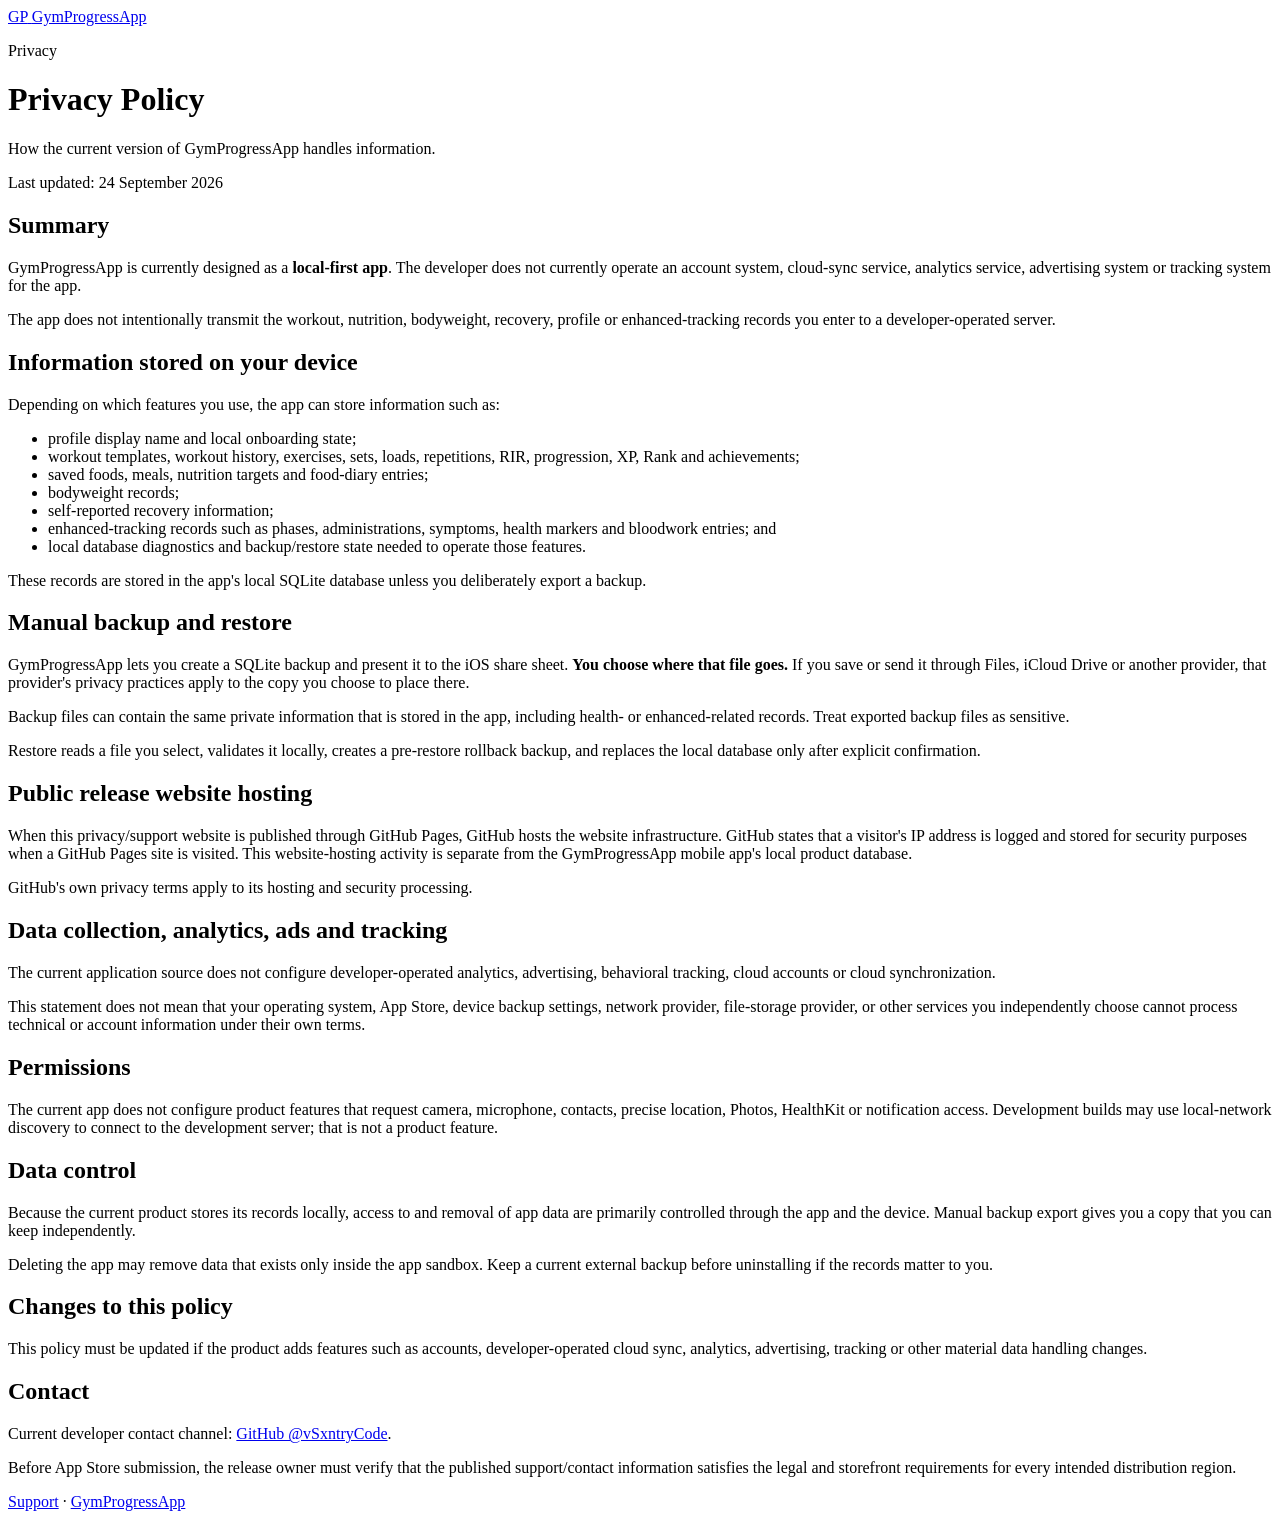
==== privacy.html @ fa4f8133 "Publish privacy.html for GymProgressApp release site" ====
<!doctype html>
<html lang="en">
<head>
  <meta charset="utf-8" />
  <meta name="viewport" content="width=device-width, initial-scale=1" />
  <meta name="description" content="GymProgressApp Privacy Policy." />
  <title>Privacy Policy — GymProgressApp</title>
  <link rel="stylesheet" href="./styles.css" />
</head>
<body>
  <main class="shell">
    <a class="brand" href="./index.html" aria-label="GymProgressApp home">
      <span class="brand-mark">GP</span>
      <span>GymProgressApp</span>
    </a>

    <div class="hero">
      <p class="eyebrow">Privacy</p>
      <h1>Privacy Policy</h1>
      <p class="lede">How the current version of GymProgressApp handles information.</p>
      <p class="meta">Last updated: 24 September 2026</p>
    </div>

    <section>
      <h2>Summary</h2>
      <p class="notice">
        GymProgressApp is currently designed as a <strong>local-first app</strong>. The developer does not currently operate an account system, cloud-sync service, analytics service, advertising system or tracking system for the app.
      </p>
      <p>
        The app does not intentionally transmit the workout, nutrition, bodyweight, recovery, profile or enhanced-tracking records you enter to a developer-operated server.
      </p>
    </section>

    <section>
      <h2>Information stored on your device</h2>
      <p>Depending on which features you use, the app can store information such as:</p>
      <ul>
        <li>profile display name and local onboarding state;</li>
        <li>workout templates, workout history, exercises, sets, loads, repetitions, RIR, progression, XP, Rank and achievements;</li>
        <li>saved foods, meals, nutrition targets and food-diary entries;</li>
        <li>bodyweight records;</li>
        <li>self-reported recovery information;</li>
        <li>enhanced-tracking records such as phases, administrations, symptoms, health markers and bloodwork entries; and</li>
        <li>local database diagnostics and backup/restore state needed to operate those features.</li>
      </ul>
      <p>
        These records are stored in the app's local SQLite database unless you deliberately export a backup.
      </p>
    </section>

    <section>
      <h2>Manual backup and restore</h2>
      <p>
        GymProgressApp lets you create a SQLite backup and present it to the iOS share sheet. <strong>You choose where that file goes.</strong> If you save or send it through Files, iCloud Drive or another provider, that provider's privacy practices apply to the copy you choose to place there.
      </p>
      <p>
        Backup files can contain the same private information that is stored in the app, including health- or enhanced-related records. Treat exported backup files as sensitive.
      </p>
      <p>
        Restore reads a file you select, validates it locally, creates a pre-restore rollback backup, and replaces the local database only after explicit confirmation.
      </p>
    </section>

    <section>
      <h2>Public release website hosting</h2>
      <p>
        When this privacy/support website is published through GitHub Pages, GitHub hosts the website infrastructure. GitHub states that a visitor's IP address is logged and stored for security purposes when a GitHub Pages site is visited. This website-hosting activity is separate from the GymProgressApp mobile app's local product database.
      </p>
      <p>
        GitHub's own privacy terms apply to its hosting and security processing.
      </p>
    </section>

    <section>
      <h2>Data collection, analytics, ads and tracking</h2>
      <p>
        The current application source does not configure developer-operated analytics, advertising, behavioral tracking, cloud accounts or cloud synchronization.
      </p>
      <p>
        This statement does not mean that your operating system, App Store, device backup settings, network provider, file-storage provider, or other services you independently choose cannot process technical or account information under their own terms.
      </p>
    </section>

    <section>
      <h2>Permissions</h2>
      <p>
        The current app does not configure product features that request camera, microphone, contacts, precise location, Photos, HealthKit or notification access. Development builds may use local-network discovery to connect to the development server; that is not a product feature.
      </p>
    </section>

    <section>
      <h2>Data control</h2>
      <p>
        Because the current product stores its records locally, access to and removal of app data are primarily controlled through the app and the device. Manual backup export gives you a copy that you can keep independently.
      </p>
      <p>
        Deleting the app may remove data that exists only inside the app sandbox. Keep a current external backup before uninstalling if the records matter to you.
      </p>
    </section>

    <section>
      <h2>Changes to this policy</h2>
      <p>
        This policy must be updated if the product adds features such as accounts, developer-operated cloud sync, analytics, advertising, tracking or other material data handling changes.
      </p>
    </section>

    <section>
      <h2>Contact</h2>
      <p>
        Current developer contact channel: <a href="https://github.com/vSxntryCode">GitHub @vSxntryCode</a>.
      </p>
      <p class="meta">
        Before App Store submission, the release owner must verify that the published support/contact information satisfies the legal and storefront requirements for every intended distribution region.
      </p>
    </section>

    <footer>
      <a href="./support.html">Support</a> · <a href="./index.html">GymProgressApp</a>
    </footer>
  </main>
</body>
</html>
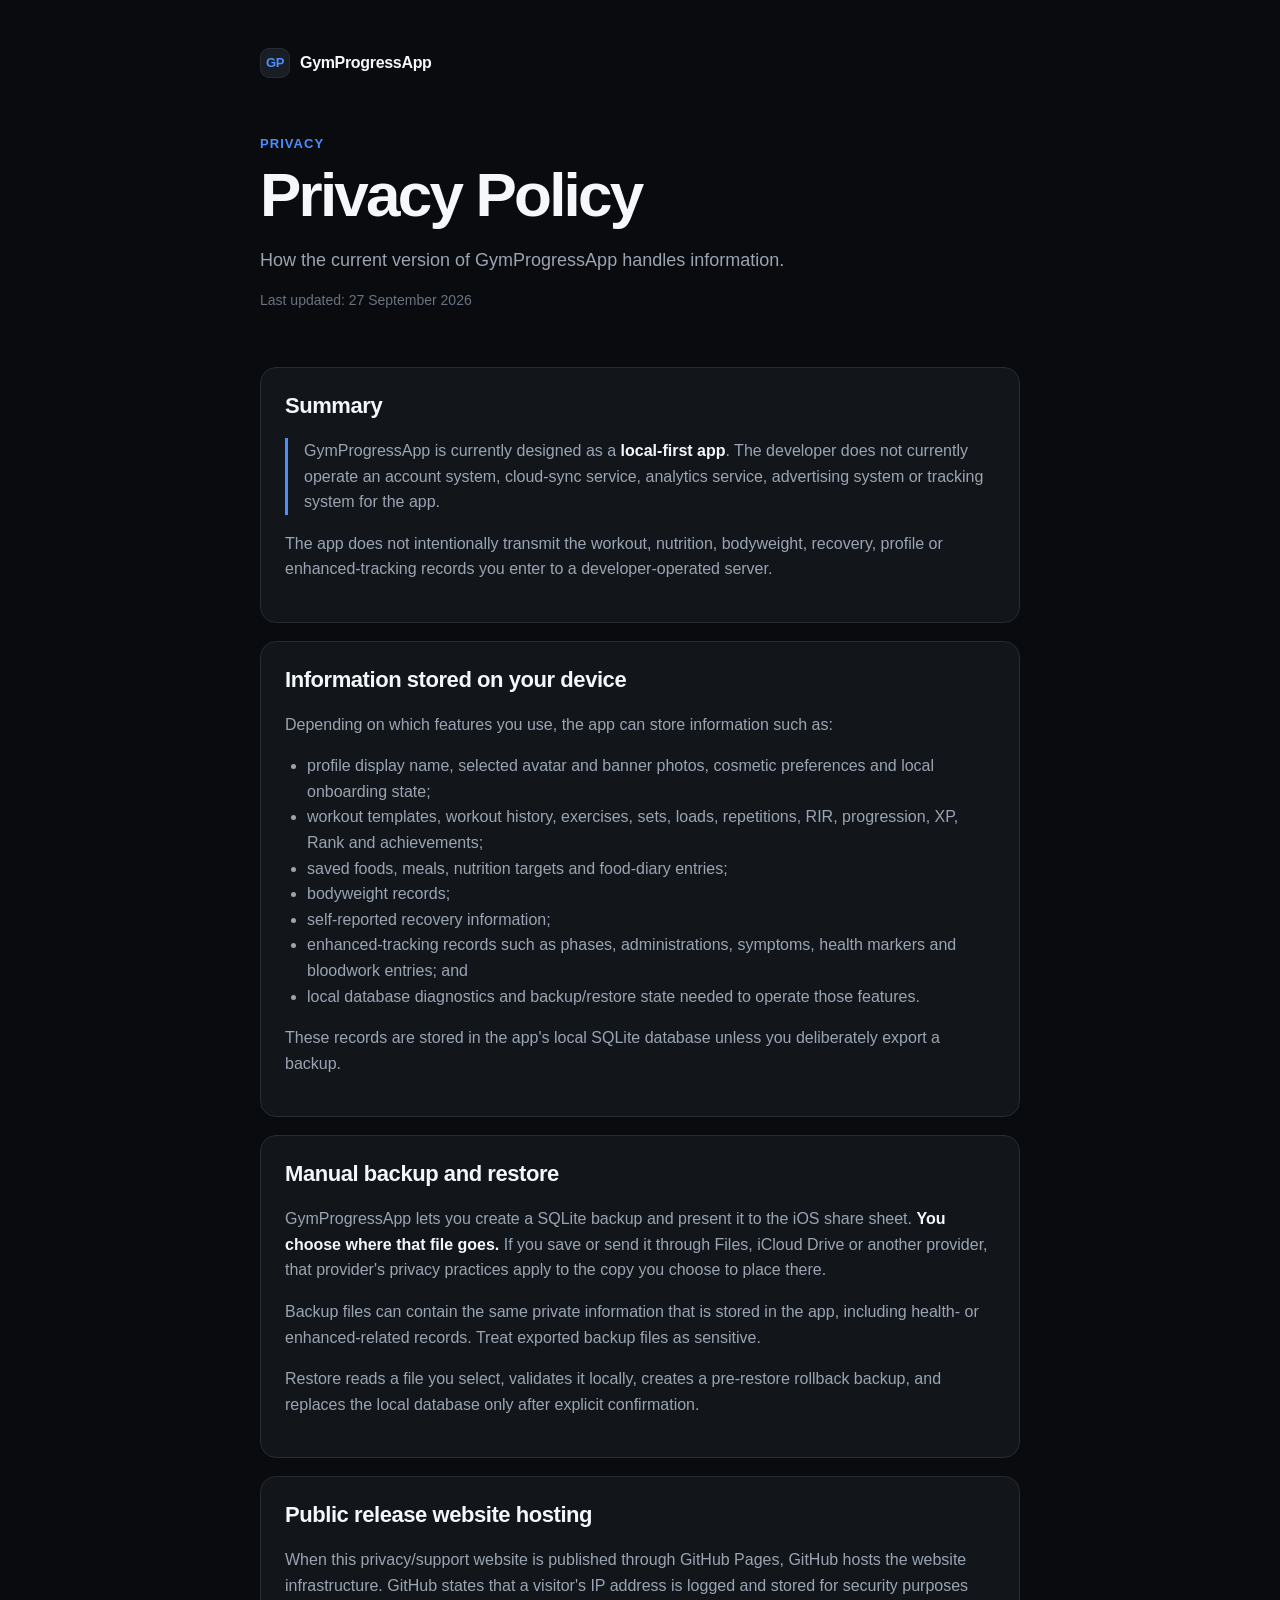
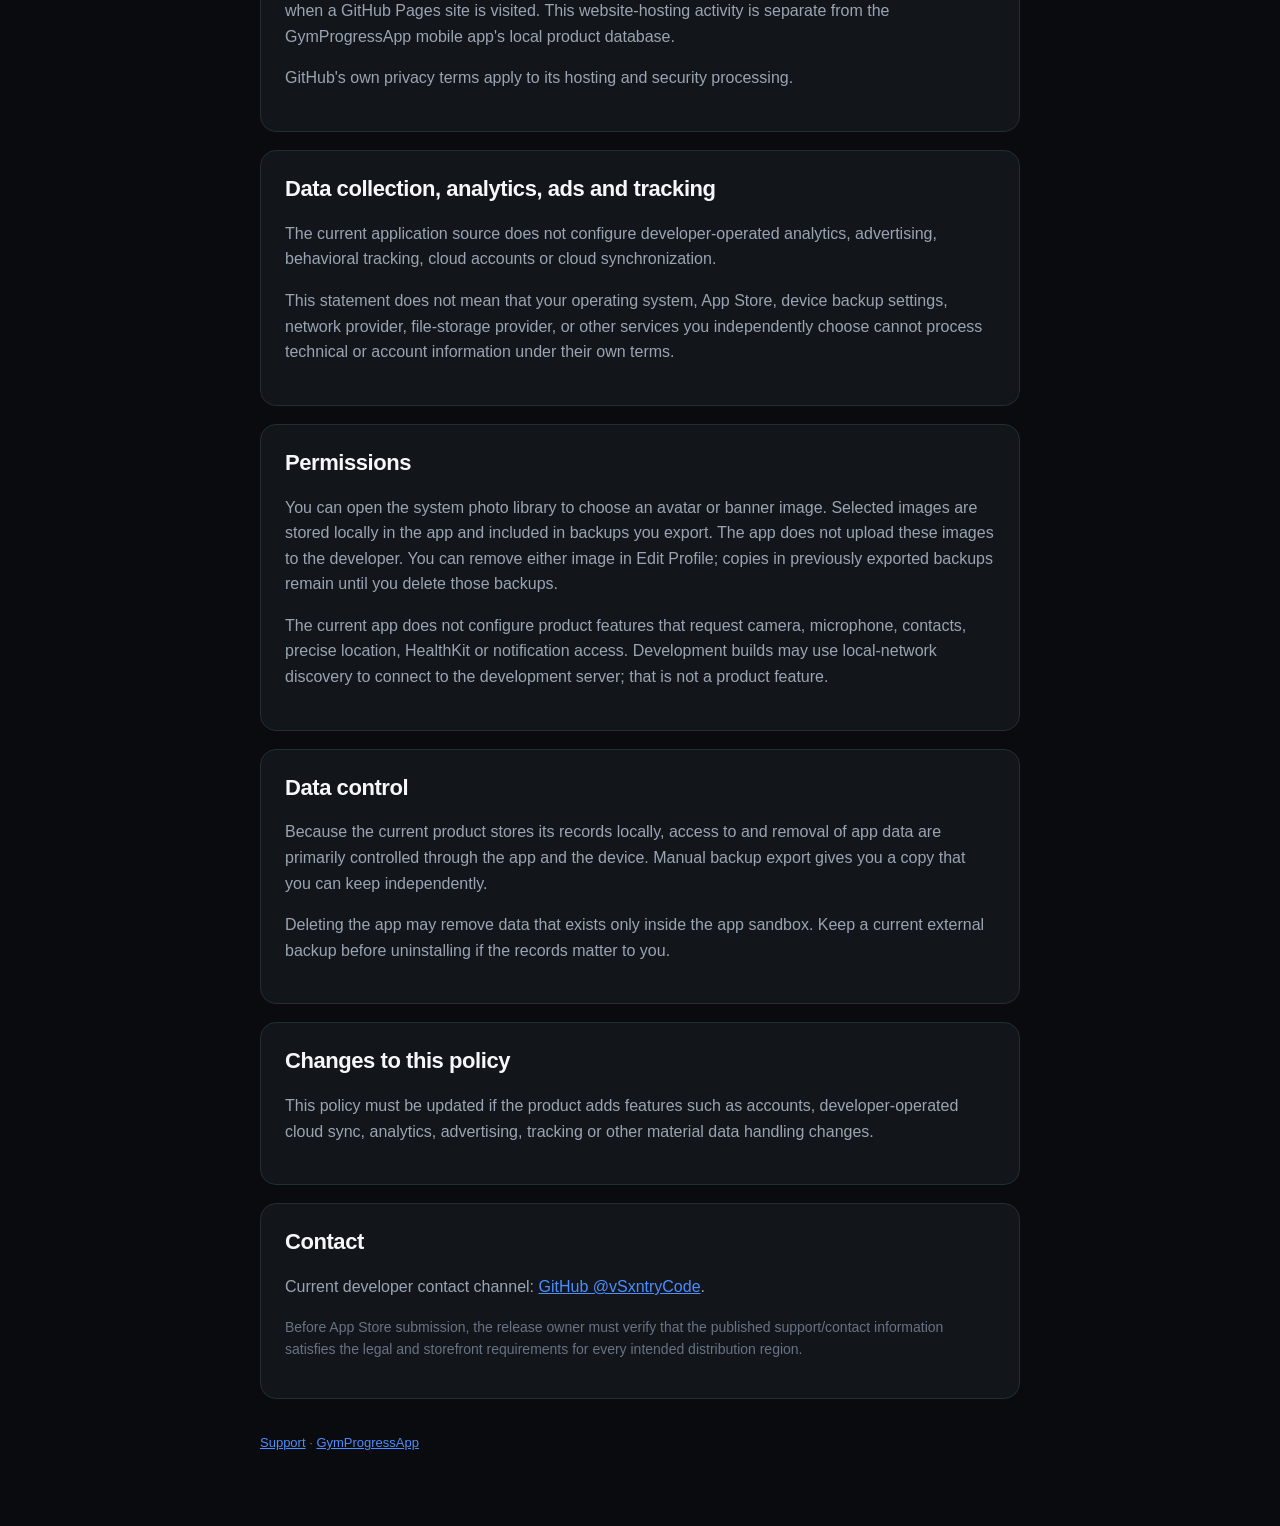
==== commit a8b3a0b5: "Docs: disclose local avatar and banner photo handling" ====
--- a/privacy.html
+++ b/privacy.html
@@ -18,7 +18,7 @@
       <p class="eyebrow">Privacy</p>
       <h1>Privacy Policy</h1>
       <p class="lede">How the current version of GymProgressApp handles information.</p>
-      <p class="meta">Last updated: 24 September 2026</p>
+      <p class="meta">Last updated: 27 September 2026</p>
     </div>
 
     <section>
@@ -35,7 +35,7 @@
       <h2>Information stored on your device</h2>
       <p>Depending on which features you use, the app can store information such as:</p>
       <ul>
-        <li>profile display name and local onboarding state;</li>
+        <li>profile display name, selected avatar and banner photos, cosmetic preferences and local onboarding state;</li>
         <li>workout templates, workout history, exercises, sets, loads, repetitions, RIR, progression, XP, Rank and achievements;</li>
         <li>saved foods, meals, nutrition targets and food-diary entries;</li>
         <li>bodyweight records;</li>
@@ -84,7 +84,10 @@
     <section>
       <h2>Permissions</h2>
       <p>
-        The current app does not configure product features that request camera, microphone, contacts, precise location, Photos, HealthKit or notification access. Development builds may use local-network discovery to connect to the development server; that is not a product feature.
+        You can open the system photo library to choose an avatar or banner image. Selected images are stored locally in the app and included in backups you export. The app does not upload these images to the developer. You can remove either image in Edit Profile; copies in previously exported backups remain until you delete those backups.
+      </p>
+      <p>
+        The current app does not configure product features that request camera, microphone, contacts, precise location, HealthKit or notification access. Development builds may use local-network discovery to connect to the development server; that is not a product feature.
       </p>
     </section>
 
--- a/styles.css
+++ b/styles.css
@@ -0,0 +1,163 @@
+:root {
+  color-scheme: dark;
+  --bg: #090B0E;
+  --surface: #12161B;
+  --elevated: #191E25;
+  --border: #252C35;
+  --primary: #4C8DFF;
+  --text: #F5F7FA;
+  --secondary: #9AA4B2;
+  --muted: #687383;
+  --success: #38C976;
+}
+
+* { box-sizing: border-box; }
+
+html { background: var(--bg); }
+
+body {
+  margin: 0;
+  min-height: 100vh;
+  background: var(--bg);
+  color: var(--text);
+  font-family: Inter, ui-sans-serif, -apple-system, BlinkMacSystemFont, "Segoe UI", sans-serif;
+  line-height: 1.6;
+}
+
+a { color: var(--primary); }
+
+a:focus-visible {
+  outline: 3px solid var(--primary);
+  outline-offset: 3px;
+  border-radius: 4px;
+}
+
+.shell {
+  width: min(760px, calc(100% - 32px));
+  margin: 0 auto;
+  padding: 48px 0 72px;
+}
+
+.brand {
+  display: inline-flex;
+  align-items: center;
+  gap: 10px;
+  color: var(--text);
+  text-decoration: none;
+  font-weight: 800;
+  letter-spacing: -0.02em;
+}
+
+.brand-mark {
+  width: 30px;
+  height: 30px;
+  display: grid;
+  place-items: center;
+  border: 1px solid var(--border);
+  border-radius: 9px;
+  background: var(--elevated);
+  color: var(--primary);
+  font-size: 13px;
+}
+
+.hero { padding: 56px 0 24px; }
+
+.eyebrow {
+  margin: 0 0 8px;
+  color: var(--primary);
+  font-size: 13px;
+  font-weight: 700;
+  letter-spacing: 0.08em;
+  text-transform: uppercase;
+}
+
+h1 {
+  margin: 0;
+  max-width: 700px;
+  font-size: clamp(36px, 7vw, 62px);
+  line-height: 1.02;
+  letter-spacing: -0.045em;
+}
+
+.lede {
+  max-width: 660px;
+  margin: 20px 0 0;
+  color: var(--secondary);
+  font-size: 18px;
+}
+
+.grid {
+  display: grid;
+  grid-template-columns: repeat(2, minmax(0, 1fr));
+  gap: 14px;
+  margin-top: 30px;
+}
+
+.card, section {
+  border: 1px solid var(--border);
+  border-radius: 16px;
+  background: var(--surface);
+}
+
+.card {
+  display: block;
+  padding: 22px;
+  color: inherit;
+  text-decoration: none;
+}
+
+.card:hover { border-color: #384352; }
+
+.card strong { display: block; margin-bottom: 5px; }
+
+.card span { color: var(--secondary); }
+
+section {
+  margin-top: 18px;
+  padding: 24px;
+}
+
+h2, h3 {
+  margin-top: 0;
+  line-height: 1.25;
+  letter-spacing: -0.02em;
+}
+
+h2 { font-size: 22px; }
+
+h3 {
+  margin-top: 24px;
+  margin-bottom: 6px;
+  font-size: 17px;
+}
+
+p, li { color: var(--secondary); }
+
+strong { color: var(--text); }
+
+ul { padding-left: 22px; }
+
+.meta {
+  color: var(--muted);
+  font-size: 14px;
+}
+
+.notice {
+  border-left: 3px solid var(--primary);
+  padding-left: 16px;
+}
+
+.good { color: var(--success); }
+
+footer {
+  margin-top: 34px;
+  color: var(--muted);
+  font-size: 13px;
+}
+
+@media (max-width: 620px) {
+  .shell { padding-top: 28px; }
+  .hero { padding-top: 38px; }
+  .grid { grid-template-columns: 1fr; }
+  section { padding: 20px; }
+}
